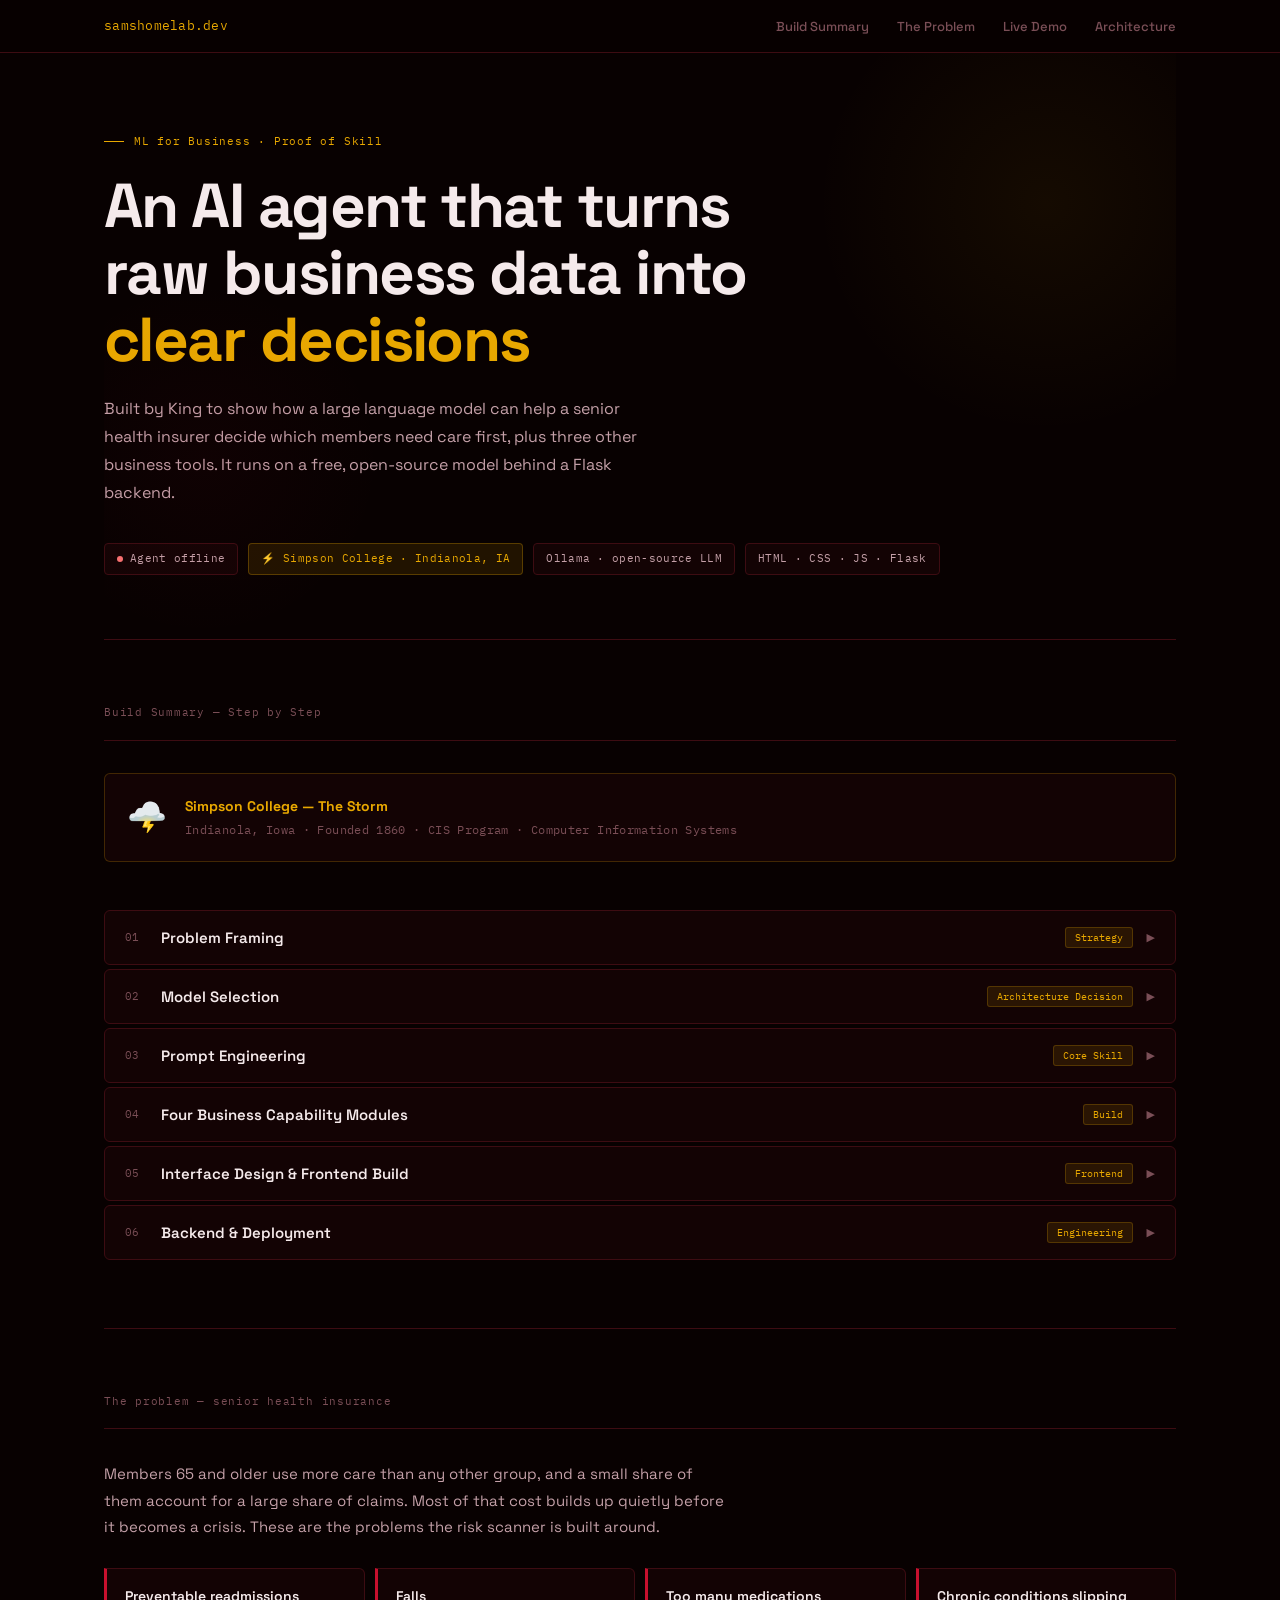
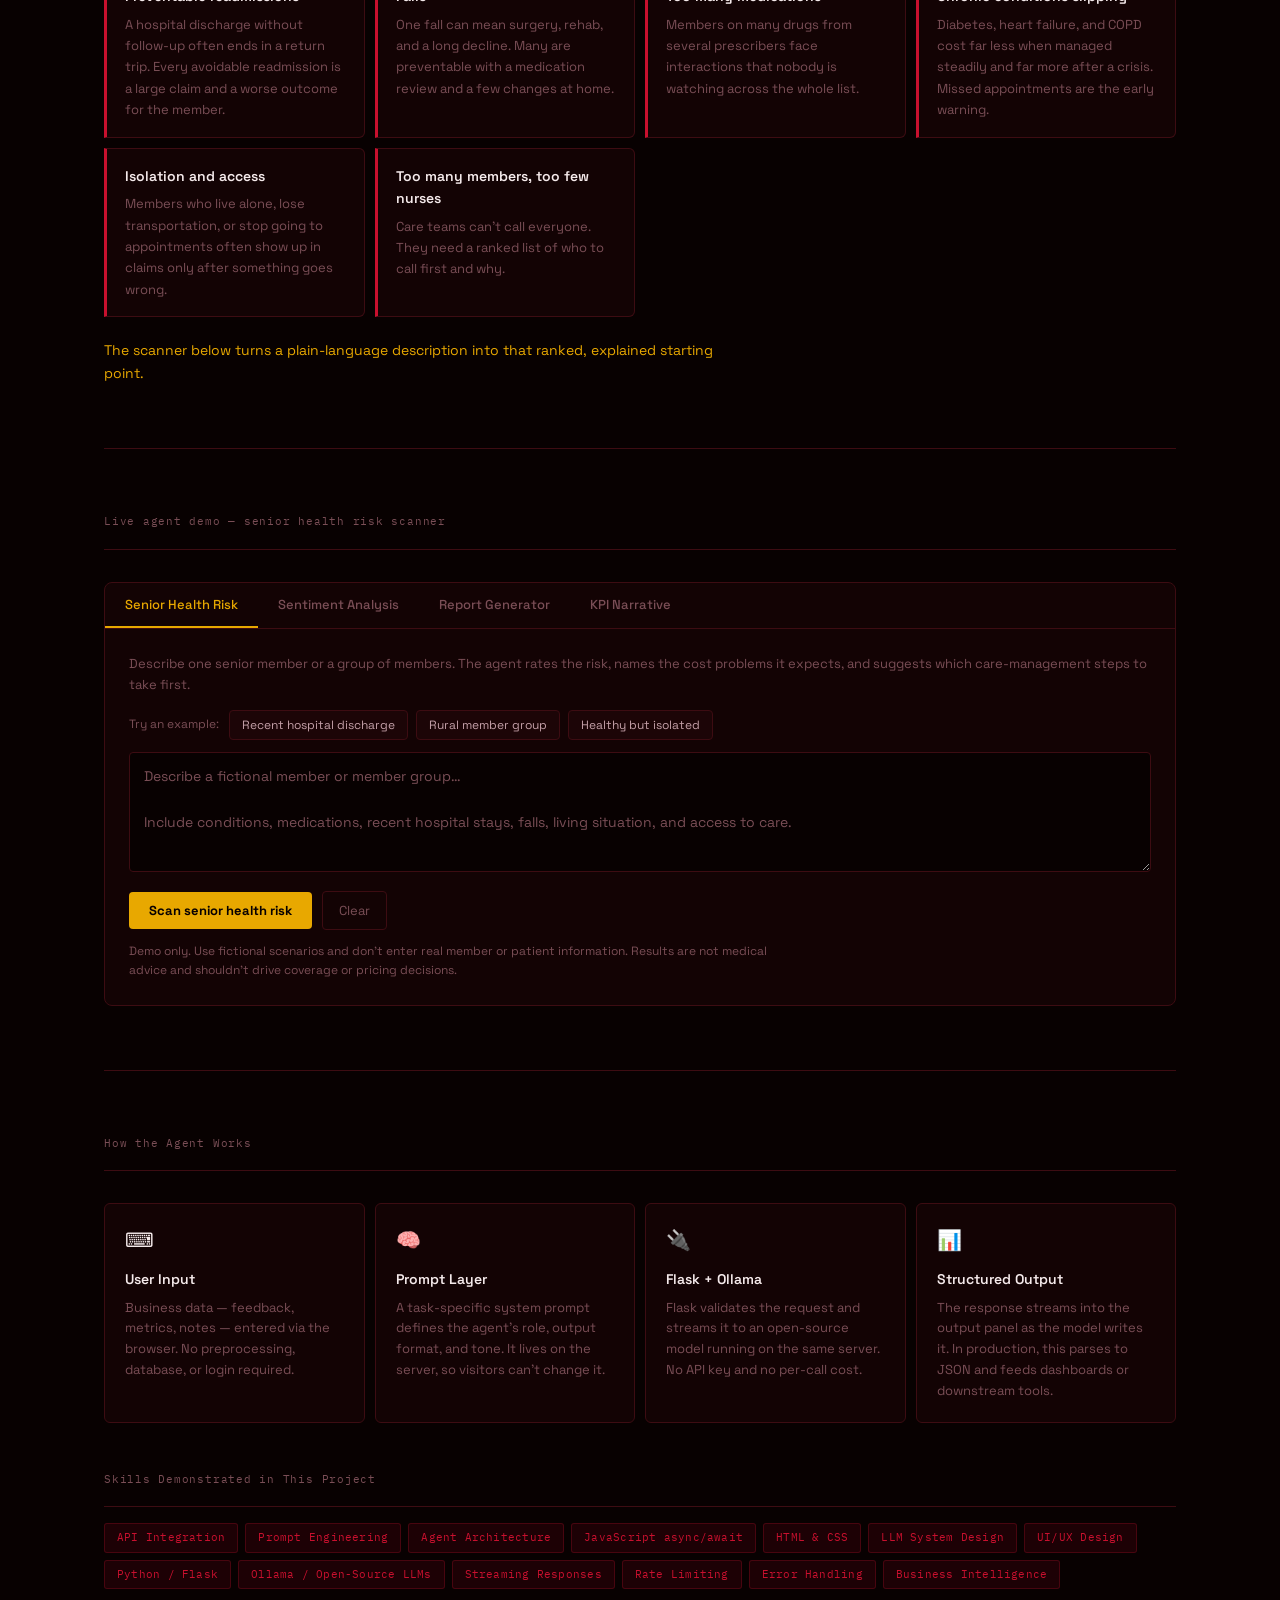
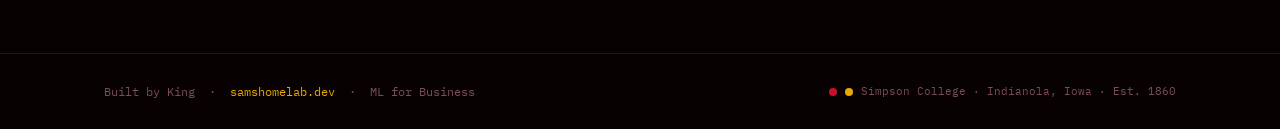
==== index.html @ d7ddb5d7 "version 3 updated the backend to allow for people" ====
<!DOCTYPE html>
<html lang="en">
<head>
  <meta charset="UTF-8">
  <meta name="viewport" content="width=device-width, initial-scale=1, viewport-fit=cover">
  <title>ML for Business — samshomelab.dev</title>
  <link rel="preconnect" href="https://fonts.googleapis.com">
  <link rel="preconnect" href="https://fonts.gstatic.com" crossorigin>
  <link href="https://fonts.googleapis.com/css2?family=Space+Grotesk:wght@300;400;500;600;700&family=IBM+Plex+Mono:ital,wght@0,400;0,500;1,400&display=swap" rel="stylesheet">
  <style>
    /* ── Simpson College: Red #C8102E · Gold #E8A800 ── */
    :root {
      --bg:       #080101;
      --s1:       #130304;
      --s2:       #1C0507;
      --s3:       #25080B;
      --border:   #3D0C12;
      --border2:  #5E1720;
      --gold:     #E8A800;
      --gold-d:   rgba(232,168,0,0.11);
      --red:      #C8102E;
      --red-d:    rgba(200,16,46,0.11);
      --green:    #34D399;
      --amber:    #FBBF24;
      --err:      #F87171;
      --t1:       #F5EAEB;
      --t2:       #C4A0A8;
      --t3:       #7A4E56;
      --font-d:   'Space Grotesk', system-ui, sans-serif;
      --font-m:   'IBM Plex Mono', 'Courier New', monospace;
    }

    *, *::before, *::after { box-sizing: border-box; margin: 0; padding: 0; }

    html {
      scroll-behavior: smooth;
      scroll-padding-top: env(safe-area-inset-top, 0px);
    }

    body {
      background: var(--bg);
      color: var(--t1);
      font-family: var(--font-d);
      line-height: 1.6;
      min-height: 100vh;
      padding-top: env(safe-area-inset-top, 0px);
      padding-bottom: env(safe-area-inset-bottom, 0px);
    }

    /* ─── Nav ─── */
    nav {
      position: sticky;
      top: env(safe-area-inset-top, 0px);
      z-index: 100;
      background: rgba(8,1,1,0.92);
      backdrop-filter: blur(14px);
      border-bottom: 1px solid var(--border);
    }
    .nav-inner {
      max-width: 1120px;
      margin: 0 auto;
      padding: 0 24px;
      height: 52px;
      display: flex;
      align-items: center;
      justify-content: space-between;
    }
    .nav-brand {
      font-family: var(--font-m);
      font-size: 13px;
      color: var(--gold);
      text-decoration: none;
      letter-spacing: 0.02em;
    }
    .nav-links {
      list-style: none;
      display: flex;
      gap: 28px;
    }
    .nav-links a {
      font-size: 13px;
      font-weight: 500;
      color: var(--t3);
      text-decoration: none;
      transition: color 0.18s;
    }
    .nav-links a:hover { color: var(--t1); }

    /* ─── Container ─── */
    .wrap { max-width: 1120px; margin: 0 auto; padding: 0 24px; }

    /* ─── Hero ─── */
    .hero {
      padding: 80px 0 64px;
      position: relative;
      overflow: hidden;
    }
    .hero::after {
      content: '';
      position: absolute;
      top: -100px;
      right: -120px;
      width: 500px;
      height: 500px;
      background: radial-gradient(circle, rgba(232,168,0,0.06) 0%, transparent 65%);
      pointer-events: none;
    }
    .hero::before {
      content: '';
      position: absolute;
      bottom: 0;
      left: -80px;
      width: 360px;
      height: 360px;
      background: radial-gradient(circle, rgba(200,16,46,0.04) 0%, transparent 70%);
      pointer-events: none;
    }
    .eyebrow {
      display: flex;
      align-items: center;
      gap: 10px;
      font-family: var(--font-m);
      font-size: 11px;
      color: var(--gold);
      letter-spacing: 0.07em;
      margin-bottom: 22px;
    }
    .eyebrow::before {
      content: '';
      display: block;
      width: 20px;
      height: 1px;
      background: var(--gold);
    }
    h1 {
      font-size: clamp(34px, 6vw, 62px);
      font-weight: 700;
      letter-spacing: -0.025em;
      line-height: 1.08;
      max-width: 820px;
      margin-bottom: 22px;
    }
    h1 em {
      font-style: normal;
      color: var(--gold);
    }
    .hero-sub {
      font-size: 16px;
      color: var(--t2);
      max-width: 540px;
      line-height: 1.75;
      margin-bottom: 36px;
      font-weight: 400;
    }
    .chips {
      display: flex;
      gap: 10px;
      flex-wrap: wrap;
    }
    .chip {
      display: inline-flex;
      align-items: center;
      gap: 7px;
      font-family: var(--font-m);
      font-size: 11px;
      color: var(--t2);
      background: var(--s1);
      border: 1px solid var(--border);
      padding: 6px 12px;
      border-radius: 4px;
      letter-spacing: 0.03em;
    }
    .chip-school {
      color: var(--gold);
      border-color: rgba(232,168,0,0.28);
      background: var(--gold-d);
    }
    .dot {
      width: 6px;
      height: 6px;
      border-radius: 50%;
      background: var(--green);
      animation: blink 2.4s ease-in-out infinite;
    }
    @keyframes blink {
      0%,100% { opacity: 1; }
      50%      { opacity: 0.3; }
    }

    /* ─── Section Rule ─── */
    .rule { border: none; border-top: 1px solid var(--border); }

    /* ─── Section shell ─── */
    .section { padding: 64px 0; }
    .section-label {
      font-family: var(--font-m);
      font-size: 11px;
      color: var(--t3);
      letter-spacing: 0.07em;
      padding-bottom: 18px;
      border-bottom: 1px solid var(--border);
      margin-bottom: 32px;
    }

    /* ─── Steps accordion ─── */
    .step {
      border: 1px solid var(--border);
      border-radius: 6px;
      margin-bottom: 4px;
      overflow: hidden;
      transition: border-color 0.18s;
      background: var(--s1);
    }
    .step:hover { border-color: var(--border2); }
    .step.open  { border-color: var(--border2); }

    .step-hd {
      width: 100%;
      display: flex;
      align-items: center;
      gap: 14px;
      padding: 16px 20px;
      background: none;
      border: none;
      cursor: pointer;
      text-align: left;
      color: var(--t1);
      font-family: var(--font-d);
    }
    .step-num {
      font-family: var(--font-m);
      font-size: 11px;
      color: var(--t3);
      min-width: 22px;
    }
    .step-name { flex: 1; font-size: 15px; font-weight: 600; }
    .step-badge {
      font-family: var(--font-m);
      font-size: 10px;
      padding: 3px 9px;
      border-radius: 3px;
      background: var(--gold-d);
      color: var(--gold);
      border: 1px solid rgba(232,168,0,0.22);
      white-space: nowrap;
    }
    .step-arr {
      font-size: 11px;
      color: var(--t3);
      transition: transform 0.18s;
    }
    .step.open .step-arr { transform: rotate(90deg); }

    .step-bd {
      display: none;
      padding: 4px 20px 20px;
      border-top: 1px solid var(--border);
    }
    .step.open .step-bd { display: block; }
    .step-bd p {
      font-size: 14px;
      color: var(--t2);
      line-height: 1.75;
      margin-top: 14px;
    }
    .step-bd p + p { margin-top: 10px; }

    pre.cb {
      margin-top: 14px;
      background: var(--bg);
      border: 1px solid var(--border);
      border-radius: 4px;
      padding: 14px 16px;
      font-family: var(--font-m);
      font-size: 12px;
      color: var(--t2);
      line-height: 1.65;
      overflow-x: auto;
      white-space: pre;
    }
    pre.cb .kw  { color: var(--gold); }
    pre.cb .str { color: #86efac; }
    pre.cb .cm  { color: var(--t3); }

    /* ─── Demo panel ─── */
    .panel {
      background: var(--s1);
      border: 1px solid var(--border);
      border-radius: 8px;
      overflow: hidden;
    }
    .tabs {
      display: flex;
      border-bottom: 1px solid var(--border);
      overflow-x: auto;
    }
    .tab-btn {
      padding: 13px 20px;
      font-size: 13px;
      font-weight: 500;
      color: var(--t3);
      background: none;
      border: none;
      border-bottom: 2px solid transparent;
      cursor: pointer;
      white-space: nowrap;
      font-family: var(--font-d);
      transition: color 0.15s, border-color 0.15s;
    }
    .tab-btn:hover { color: var(--t2); }
    .tab-btn.on {
      color: var(--gold);
      border-bottom-color: var(--gold);
    }

    .tab-pane { display: none; padding: 24px; }
    .tab-pane.on { display: block; }

    .pane-desc {
      font-size: 13px;
      color: var(--t3);
      line-height: 1.65;
      margin-bottom: 14px;
    }

    textarea.inp {
      width: 100%;
      min-height: 120px;
      background: var(--bg);
      border: 1px solid var(--border);
      border-radius: 4px;
      color: var(--t1);
      font-family: var(--font-d);
      font-size: 14px;
      padding: 12px 14px;
      resize: vertical;
      line-height: 1.65;
      transition: border-color 0.18s;
    }
    textarea.inp:focus { outline: none; border-color: var(--gold); }
    textarea.inp::placeholder { color: var(--t3); }

    .pane-row {
      display: flex;
      align-items: center;
      gap: 10px;
      margin-top: 12px;
      flex-wrap: wrap;
    }
    .btn-run {
      background: var(--gold);
      color: #080101;
      border: none;
      padding: 10px 20px;
      border-radius: 4px;
      font-family: var(--font-d);
      font-size: 13px;
      font-weight: 700;
      cursor: pointer;
      transition: opacity 0.15s;
      white-space: nowrap;
    }
    .btn-run:hover:not(:disabled) { opacity: 0.82; }
    .btn-run:disabled { opacity: 0.38; cursor: not-allowed; }

    .btn-clr {
      background: transparent;
      color: var(--t3);
      border: 1px solid var(--border);
      padding: 10px 16px;
      border-radius: 4px;
      font-family: var(--font-d);
      font-size: 13px;
      cursor: pointer;
      transition: color 0.15s, border-color 0.15s;
    }
    .btn-clr:hover { color: var(--t1); border-color: var(--border2); }

    .pane-status {
      font-family: var(--font-m);
      font-size: 11px;
      color: var(--t3);
      margin-left: auto;
    }

    .out-box {
      display: none;
      margin-top: 18px;
      background: var(--bg);
      border: 1px solid var(--border);
      border-radius: 4px;
      overflow: hidden;
    }
    .out-box.show { display: block; }
    .out-hd {
      display: flex;
      align-items: center;
      justify-content: space-between;
      padding: 10px 14px;
      border-bottom: 1px solid var(--border);
    }
    .out-label {
      font-family: var(--font-m);
      font-size: 11px;
      color: var(--gold);
      letter-spacing: 0.04em;
    }
    .out-time {
      font-family: var(--font-m);
      font-size: 10px;
      color: var(--t3);
    }
    .out-body {
      padding: 14px;
      font-size: 14px;
      color: var(--t2);
      line-height: 1.75;
      white-space: pre-wrap;
      min-height: 60px;
    }
    .out-body strong { color: var(--t1); font-weight: 600; }

    .spin {
      display: inline-flex;
      gap: 4px;
      align-items: center;
    }
    .spin span {
      width: 5px;
      height: 5px;
      border-radius: 50%;
      background: var(--gold);
      animation: bounce 1.3s ease-in-out infinite;
    }
    .spin span:nth-child(2) { animation-delay: 0.22s; }
    .spin span:nth-child(3) { animation-delay: 0.44s; }
    @keyframes bounce {
      0%,80%,100% { transform: scale(0.6); opacity: 0.35; }
      40%          { transform: scale(1);   opacity: 1; }
    }

    .out-err { color: var(--err); font-family: var(--font-m); font-size: 12px; }

    /* ─── Pain points ─── */
    .pain-intro {
      font-size: 15px;
      color: var(--t2);
      max-width: 620px;
      line-height: 1.75;
      margin-bottom: 28px;
    }
    .pain-grid {
      display: grid;
      grid-template-columns: repeat(auto-fit, minmax(250px, 1fr));
      gap: 10px;
    }
    .pain {
      background: var(--s1);
      border: 1px solid var(--border);
      border-left: 3px solid var(--red);
      border-radius: 0 6px 6px 0;
      padding: 16px 18px;
    }
    .pain h3 { font-size: 14px; font-weight: 600; margin-bottom: 6px; }
    .pain p  { font-size: 13px; color: var(--t3); line-height: 1.65; }
    .pain-bridge {
      margin-top: 22px;
      font-size: 14px;
      color: var(--gold);
      max-width: 620px;
    }

    /* ─── Example chips, notes, risk badge, agent status ─── */
    .examples { display: flex; flex-wrap: wrap; align-items: center; gap: 8px; margin-bottom: 12px; }
    .examples-label { font-size: 12px; color: var(--t3); margin-right: 2px; }
    .ex-btn {
      background: var(--s2);
      color: var(--t2);
      border: 1px solid var(--border);
      border-radius: 4px;
      padding: 6px 12px;
      font-family: var(--font-d);
      font-size: 12px;
      cursor: pointer;
      transition: color 0.15s, border-color 0.15s;
    }
    .ex-btn:hover { color: var(--t1); border-color: var(--gold); }

    .demo-note { margin-top: 12px; font-size: 12px; color: var(--t3); line-height: 1.6; max-width: 640px; }

    .tier {
      display: none;
      align-items: center;
      font-family: var(--font-m);
      font-size: 11px;
      padding: 3px 10px;
      border-radius: 3px;
      border: 1px solid;
    }
    .tier.show { display: inline-flex; }
    .tier-Low      { color: var(--green); border-color: rgba(52,211,153,0.4);  background: rgba(52,211,153,0.08); }
    .tier-Moderate { color: var(--amber); border-color: rgba(251,191,36,0.4);  background: rgba(251,191,36,0.08); }
    .tier-High     { color: #FB923C;      border-color: rgba(251,146,60,0.45); background: rgba(251,146,60,0.09); }
    .tier-Critical { color: var(--err);   border-color: rgba(248,113,113,0.5); background: rgba(248,113,113,0.1); }

    .chip.wait .dot { background: var(--amber); }
    .chip.off  .dot { background: var(--err); animation: none; }

    button:focus-visible, textarea:focus-visible, a:focus-visible {
      outline: 2px solid var(--gold);
      outline-offset: 2px;
    }

    /* ─── Architecture cards ─── */
    .arch-grid {
      display: grid;
      grid-template-columns: repeat(auto-fit, minmax(210px, 1fr));
      gap: 10px;
    }
    .arch-card {
      background: var(--s1);
      border: 1px solid var(--border);
      border-radius: 6px;
      padding: 20px;
    }
    .arch-icon { font-size: 20px; margin-bottom: 12px; display: block; }
    .arch-card h3 { font-size: 14px; font-weight: 600; margin-bottom: 7px; }
    .arch-card p  { font-size: 13px; color: var(--t3); line-height: 1.6; }

    /* ─── School banner ─── */
    .school-banner {
      background: var(--s1);
      border: 1px solid rgba(232,168,0,0.22);
      border-radius: 6px;
      padding: 18px 22px;
      display: flex;
      align-items: center;
      gap: 18px;
      margin-bottom: 48px;
    }
    .school-crest {
      font-size: 32px;
      flex-shrink: 0;
    }
    .school-info h3 {
      font-size: 14px;
      font-weight: 700;
      color: var(--gold);
      margin-bottom: 3px;
    }
    .school-info p {
      font-size: 12px;
      color: var(--t3);
      font-family: var(--font-m);
      letter-spacing: 0.03em;
    }

    /* ─── Skill badges ─── */
    .badge-wrap { display: flex; flex-wrap: wrap; gap: 7px; margin-top: 4px; }
    .badge {
      font-family: var(--font-m);
      font-size: 11px;
      color: var(--red);
      background: var(--red-d);
      border: 1px solid rgba(200,16,46,0.25);
      padding: 5px 12px;
      border-radius: 3px;
      letter-spacing: 0.02em;
    }

    /* ─── Footer ─── */
    footer {
      border-top: 1px solid var(--border);
      padding: 28px 0;
    }
    .footer-inner {
      max-width: 1120px;
      margin: 0 auto;
      padding: 0 24px;
      display: flex;
      align-items: center;
      justify-content: space-between;
      flex-wrap: wrap;
      gap: 12px;
    }
    footer p {
      font-family: var(--font-m);
      font-size: 12px;
      color: var(--t3);
    }
    footer a { color: var(--gold); text-decoration: none; }
    .footer-sc {
      font-family: var(--font-m);
      font-size: 11px;
      color: var(--t3);
      display: flex;
      align-items: center;
      gap: 8px;
    }
    .sc-dot {
      width: 8px;
      height: 8px;
      border-radius: 50%;
      background: var(--red);
      display: inline-block;
    }
    .sc-dot-gold {
      width: 8px;
      height: 8px;
      border-radius: 50%;
      background: var(--gold);
      display: inline-block;
    }

    /* ─── Responsive ─── */
    @media (max-width: 640px) {
      .hero { padding: 52px 0 44px; }
      .section { padding: 48px 0; }
      .nav-links { display: none; }
      h1 { letter-spacing: -0.018em; }
      .school-banner { flex-direction: column; align-items: flex-start; gap: 10px; }
    }
    @media (prefers-reduced-motion: reduce) {
      *, *::before, *::after {
        animation-duration: 0.01ms !important;
        transition-duration: 0.01ms !important;
      }
    }
  </style>
</head>
<body>

<!-- ═══ Nav ═══ -->
<nav>
  <div class="nav-inner">
    <a class="nav-brand" href="https://samshomelab.dev">samshomelab.dev</a>
    <ul class="nav-links">
      <li><a href="#summary">Build Summary</a></li>
      <li><a href="#pain">The Problem</a></li>
      <li><a href="#demo">Live Demo</a></li>
      <li><a href="#arch">Architecture</a></li>
    </ul>
  </div>
</nav>

<div class="wrap">

  <!-- ═══ Hero ═══ -->
  <header class="hero">
    <div class="eyebrow">ML for Business · Proof of Skill</div>
    <h1>An AI agent that turns<br>raw business data into<br><em>clear decisions</em></h1>
    <p class="hero-sub">Built by King to show how a large language model can help a senior health insurer decide which members need care first, plus three other business tools. It runs on a free, open-source model behind a Flask backend.</p>
    <div class="chips">
      <div class="chip wait" id="agent-chip"><span class="dot"></span><span id="agent-chip-text">Checking agent…</span></div>
      <div class="chip chip-school">⚡ Simpson College · Indianola, IA</div>
      <div class="chip">Ollama · open-source LLM</div>
      <div class="chip">HTML · CSS · JS · Flask</div>
    </div>
  </header>

  <hr class="rule">

  <!-- ═══ Build Summary ═══ -->
  <section class="section" id="summary">
    <div class="section-label">Build Summary — Step by Step</div>

    <!-- Simpson College Context Banner -->
    <div class="school-banner">
      <div class="school-crest">🌩️</div>
      <div class="school-info">
        <h3>Simpson College — The Storm</h3>
        <p>Indianola, Iowa · Founded 1860 · CIS Program · Computer Information Systems</p>
      </div>
    </div>

    <div class="step">
      <button class="step-hd" onclick="tog(this)">
        <span class="step-num">01</span>
        <span class="step-name">Problem Framing</span>
        <span class="step-badge">Strategy</span>
        <span class="step-arr">▶</span>
      </button>
      <div class="step-bd">
        <p>Businesses generate enormous volumes of unstructured data — customer reviews, meeting notes, KPI sheets, market reports. Traditional ML requires labeled datasets, compute infrastructure, and training time. The insight driving this project: a pre-trained large language model handles language understanding out of the box. The engineering work becomes task definition and prompt architecture, not model training.</p>
        <p>This project demonstrates four core business ML capabilities that would otherwise require four separate models, four data pipelines, and months of labeled training data.</p>
      </div>
    </div>

    <div class="step">
      <button class="step-hd" onclick="tog(this)">
        <span class="step-num">02</span>
        <span class="step-name">Model Selection</span>
        <span class="step-badge">Architecture Decision</span>
        <span class="step-arr">▶</span>
      </button>
      <div class="step-bd">
        <p>Selected an open-source model served by Ollama (Llama 3.2 by default) instead of a paid API. Three reasons: it costs nothing per request, anyone can run it on their own hardware, and sensitive inputs never leave the server. The trade-off is that smaller models follow instructions less reliably than frontier models, so the prompts are short, explicit, and structured, and the model can be swapped with one environment variable.</p>
        <pre class="cb"><span class="cm"># Core model call: Flask streams Ollama's response to the browser</span>
requests.post(<span class="str">"http://localhost:11434/api/chat"</span>, stream=<span class="kw">True</span>, json={
    <span class="str">"model"</span>:    OLLAMA_MODEL,        <span class="cm"># e.g. "llama3.2:3b"</span>
    <span class="str">"stream"</span>:   <span class="kw">True</span>,
    <span class="str">"messages"</span>: [
        {<span class="str">"role"</span>: <span class="str">"system"</span>, <span class="str">"content"</span>: PROMPTS[module]},  <span class="cm"># role + output format</span>
        {<span class="str">"role"</span>: <span class="str">"user"</span>,   <span class="str">"content"</span>: user_input},
    ],
    <span class="str">"options"</span>:  {<span class="str">"temperature"</span>: 0.3, <span class="str">"num_predict"</span>: 800},
})</pre>
      </div>
    </div>

    <div class="step">
      <button class="step-hd" onclick="tog(this)">
        <span class="step-num">03</span>
        <span class="step-name">Prompt Engineering</span>
        <span class="step-badge">Core Skill</span>
        <span class="step-arr">▶</span>
      </button>
      <div class="step-bd">
        <p>Each business capability is powered by a dedicated system prompt. This is the real engineering work in an LLM-based system: scoping the agent's role, defining input expectations, and specifying the output structure. A well-engineered prompt produces consistent, structured outputs without any model training or labeled data.</p>
        <pre class="cb"><span class="cm"># Senior health risk scanner — system prompt architecture</span>
<span class="str">"You are a senior-health risk analyst for a health insurer
covering members aged 65 and older.

RISK TIER: [Low / Moderate / High / Critical] - why.
TOP RISK DRIVERS: 4 drivers, each with likelihood and impact.
COST AND CLAIMS PAIN POINTS: where avoidable cost is likely.
CARE MANAGEMENT OPPORTUNITIES: 3 interventions and their benefit.
COMPLIANCE NOTE: supports outreach, not coverage or pricing.
NEXT STEPS: 3 actions for the care team this week.

Use only facts from the input. If not stated, say so."</span></pre>
      </div>
    </div>

    <div class="step">
      <button class="step-hd" onclick="tog(this)">
        <span class="step-num">04</span>
        <span class="step-name">Four Business Capability Modules</span>
        <span class="step-badge">Build</span>
        <span class="step-arr">▶</span>
      </button>
      <div class="step-bd">
        <p>Built four independent modules targeting the most common business ML use cases. Each module has its own system prompt, example inputs, and interface panel. They share one API integration layer — demonstrating that a single well-architected LLM integration can power multiple specialized business functions.</p>
        <p><strong>Sentiment Analysis</strong> — customer feedback → scored sentiment, themes, action items<br>
        <strong>Report Generator</strong> — raw data/notes → structured executive summary<br>
        <strong>Senior Health Risk Scanner</strong> — member profile or member group → risk tier, cost pain points, care-management moves (the featured demo)<br>
        <strong>KPI Narrative</strong> — raw metrics → plain-English story for stakeholders</p>
      </div>
    </div>

    <div class="step">
      <button class="step-hd" onclick="tog(this)">
        <span class="step-num">05</span>
        <span class="step-name">Interface Design &amp; Frontend Build</span>
        <span class="step-badge">Frontend</span>
        <span class="step-arr">▶</span>
      </button>
      <div class="step-bd">
        <p>Built zero-dependency — HTML, CSS, vanilla JavaScript. Tabbed navigation, streamed model responses with loading states, live error handling, and full mobile responsiveness. No framework needed at this scope. Styled in Simpson College's official Red and Gold to make it feel like a project that belongs here — the color palette reflects my school and my home.</p>
        <p>State is managed in plain JS. Each capability runs independently, preserving inputs and outputs across tab switches.</p>
      </div>
    </div>

    <div class="step">
      <button class="step-hd" onclick="tog(this)">
        <span class="step-num">06</span>
        <span class="step-name">Backend &amp; Deployment</span>
        <span class="step-badge">Engineering</span>
        <span class="step-arr">▶</span>
      </button>
      <div class="step-bd">
        <p>The browser never talks to the model directly. It posts a module name and some text to Flask, which holds the prompts, validates the request, rate-limits each visitor, caps how many generations run at once, and streams the answer back from Ollama running on localhost. That keeps the model port private and the demo free for anyone to use.</p>
        <p>Next steps for a real deployment: authentication, response caching, an audit log, and connecting the agent to claims and enrollment data instead of pasted text.</p>
        <pre class="cb"><span class="cm"># Flask route: the only thing the browser can reach</span>
<span class="kw">@app</span>.post(<span class="str">"/api/analyze"</span>)
<span class="kw">def</span> analyze():
    body = request.get_json(silent=<span class="kw">True</span>) <span class="kw">or</span> {}
    <span class="kw">if</span> body.get(<span class="str">"module"</span>) <span class="kw">not in</span> PROMPTS:       <span class="cm"># known modules only</span>
        <span class="kw">return</span> jsonify(error=<span class="str">"Unknown module."</span>), 400
    <span class="kw">if</span> rate_limited(request.remote_addr):        <span class="cm"># 6 requests per IP per minute</span>
        <span class="kw">return</span> jsonify(error=<span class="str">"Too many requests."</span>), 429
    <span class="kw">if not</span> _slots.acquire(blocking=<span class="kw">False</span>):      <span class="cm"># cap simultaneous runs</span>
        <span class="kw">return</span> jsonify(error=<span class="str">"Agent is busy."</span>), 503
    <span class="kw">return</span> Response(stream_with_context(stream_from_ollama(...)),
                    mimetype=<span class="str">"text/plain"</span>)</pre>
      </div>
    </div>

  </section>

  <hr class="rule">

  <!-- ═══ The Problem ═══ -->
  <section class="section" id="pain">
    <div class="section-label">The problem — senior health insurance</div>
    <p class="pain-intro">Members 65 and older use more care than any other group, and a small share of them account for a large share of claims. Most of that cost builds up quietly before it becomes a crisis. These are the problems the risk scanner is built around.</p>
    <div class="pain-grid">
      <div class="pain">
        <h3>Preventable readmissions</h3>
        <p>A hospital discharge without follow-up often ends in a return trip. Every avoidable readmission is a large claim and a worse outcome for the member.</p>
      </div>
      <div class="pain">
        <h3>Falls</h3>
        <p>One fall can mean surgery, rehab, and a long decline. Many are preventable with a medication review and a few changes at home.</p>
      </div>
      <div class="pain">
        <h3>Too many medications</h3>
        <p>Members on many drugs from several prescribers face interactions that nobody is watching across the whole list.</p>
      </div>
      <div class="pain">
        <h3>Chronic conditions slipping</h3>
        <p>Diabetes, heart failure, and COPD cost far less when managed steadily and far more after a crisis. Missed appointments are the early warning.</p>
      </div>
      <div class="pain">
        <h3>Isolation and access</h3>
        <p>Members who live alone, lose transportation, or stop going to appointments often show up in claims only after something goes wrong.</p>
      </div>
      <div class="pain">
        <h3>Too many members, too few nurses</h3>
        <p>Care teams can't call everyone. They need a ranked list of who to call first and why.</p>
      </div>
    </div>
    <p class="pain-bridge">The scanner below turns a plain-language description into that ranked, explained starting point.</p>
  </section>

  <hr class="rule">

  <!-- ═══ Live Demo ═══ -->
  <section class="section" id="demo">
    <div class="section-label">Live agent demo — senior health risk scanner</div>

    <div class="panel">
      <div class="tabs">
        <button class="tab-btn on"  onclick="tab(this,'risk')">Senior Health Risk</button>
        <button class="tab-btn"     onclick="tab(this,'sentiment')">Sentiment Analysis</button>
        <button class="tab-btn"     onclick="tab(this,'report')">Report Generator</button>
        <button class="tab-btn"     onclick="tab(this,'kpi')">KPI Narrative</button>
      </div>

      <!-- ── Senior Health Risk Scan ── -->
      <div class="tab-pane on" id="tp-risk">
        <p class="pane-desc">Describe one senior member or a group of members. The agent rates the risk, names the cost problems it expects, and suggests which care-management steps to take first.</p>
        <div class="examples">
          <span class="examples-label">Try an example:</span>
          <button class="ex-btn" onclick="useEx('risk',0)">Recent hospital discharge</button>
          <button class="ex-btn" onclick="useEx('risk',1)">Rural member group</button>
          <button class="ex-btn" onclick="useEx('risk',2)">Healthy but isolated</button>
        </div>
        <textarea class="inp" id="in-risk" maxlength="3000" placeholder="Describe a fictional member or member group…

Include conditions, medications, recent hospital stays, falls, living situation, and access to care."></textarea>
        <div class="pane-row">
          <button class="btn-run" onclick="run('risk')">Scan senior health risk</button>
          <button class="btn-clr" onclick="clr('risk')">Clear</button>
          <span class="pane-status" id="st-risk"></span>
        </div>
        <p class="demo-note">Demo only. Use fictional scenarios and don't enter real member or patient information. Results are not medical advice and shouldn't drive coverage or pricing decisions.</p>
        <div class="out-box" id="ob-risk">
          <div class="out-hd">
            <span class="out-label">Senior Health Risk Scan</span>
            <span class="tier" id="tier-risk"></span>
            <span class="out-time" id="ot-risk"></span>
          </div>
          <div class="out-body" id="or-risk" aria-live="polite"></div>
        </div>
      </div>

      <!-- ── Sentiment Analysis ── -->
      <div class="tab-pane" id="tp-sentiment">
        <p class="pane-desc">Paste customer feedback, reviews, or survey responses. The agent identifies overall sentiment, key themes, pain points, and action items for the business team.</p>
        <textarea class="inp" id="in-sentiment" maxlength="3000" placeholder="Paste customer feedback here…

Example: 'The onboarding was smooth and the dashboard is intuitive, but response times from support have been really frustrating. We had an outage last week that took 4 hours to resolve with no communication from the team whatsoever. The product itself is great but we are reconsidering the renewal because of support.'"></textarea>
        <div class="pane-row">
          <button class="btn-run" onclick="run('sentiment')">Analyze Feedback</button>
          <button class="btn-clr" onclick="clr('sentiment')">Clear</button>
          <span class="pane-status" id="st-sentiment"></span>
        </div>
        <div class="out-box" id="ob-sentiment">
          <div class="out-hd">
            <span class="out-label">Sentiment Analysis</span>
            <span class="out-time" id="ot-sentiment"></span>
          </div>
          <div class="out-body" id="or-sentiment" aria-live="polite"></div>
        </div>
      </div>

      <!-- ── Executive Report ── -->
      <div class="tab-pane" id="tp-report">
        <p class="pane-desc">Enter raw data points, bullet notes, or meeting minutes. The agent produces a polished executive business report ready for stakeholder review.</p>
        <textarea class="inp" id="in-report" maxlength="3000" placeholder="Enter raw data or notes…

Example: 'Q3 revenue: $2.1M (+12% YoY). Churn rate increased to 8.2% (up from 6.1%). Top performing region: Southeast (+23%). New enterprise deals: 4 signed, 3 pending. Product NPS: 41. Support tickets up 31% following new feature rollout. Engineering headcount: 12. Hiring freeze in effect.'"></textarea>
        <div class="pane-row">
          <button class="btn-run" onclick="run('report')">Generate Report</button>
          <button class="btn-clr" onclick="clr('report')">Clear</button>
          <span class="pane-status" id="st-report"></span>
        </div>
        <div class="out-box" id="ob-report">
          <div class="out-hd">
            <span class="out-label">Executive Report</span>
            <span class="out-time" id="ot-report"></span>
          </div>
          <div class="out-body" id="or-report" aria-live="polite"></div>
        </div>
      </div>

      <!-- ── KPI Narrative ── -->
      <div class="tab-pane" id="tp-kpi">
        <p class="pane-desc">Paste a list of KPIs and metrics. The agent writes a plain-English narrative explaining what the numbers mean and where leadership should focus.</p>
        <textarea class="inp" id="in-kpi" maxlength="3000" placeholder="Enter your KPIs…

Example: 'DAU: 4,200 (-5% WoW). MAU: 28,000 (+8% MoM). Conversion rate: 3.1% (target: 4%). ARPU: $42. CAC: $180. LTV: $520. LTV:CAC ratio: 2.9. Churn: 2.8%. New feature adoption (dashboard v2): 38%. Support CSAT: 3.2/5.'"></textarea>
        <div class="pane-row">
          <button class="btn-run" onclick="run('kpi')">Narrate Metrics</button>
          <button class="btn-clr" onclick="clr('kpi')">Clear</button>
          <span class="pane-status" id="st-kpi"></span>
        </div>
        <div class="out-box" id="ob-kpi">
          <div class="out-hd">
            <span class="out-label">KPI Narrative</span>
            <span class="out-time" id="ot-kpi"></span>
          </div>
          <div class="out-body" id="or-kpi" aria-live="polite"></div>
        </div>
      </div>
    </div>
  </section>

  <hr class="rule">

  <!-- ═══ Architecture ═══ -->
  <section class="section" id="arch">
    <div class="section-label">How the Agent Works</div>
    <div class="arch-grid">
      <div class="arch-card">
        <span class="arch-icon">⌨️</span>
        <h3>User Input</h3>
        <p>Business data — feedback, metrics, notes — entered via the browser. No preprocessing, database, or login required.</p>
      </div>
      <div class="arch-card">
        <span class="arch-icon">🧠</span>
        <h3>Prompt Layer</h3>
        <p>A task-specific system prompt defines the agent's role, output format, and tone. It lives on the server, so visitors can't change it.</p>
      </div>
      <div class="arch-card">
        <span class="arch-icon">🔌</span>
        <h3>Flask + Ollama</h3>
        <p>Flask validates the request and streams it to an open-source model running on the same server. No API key and no per-call cost.</p>
      </div>
      <div class="arch-card">
        <span class="arch-icon">📊</span>
        <h3>Structured Output</h3>
        <p>The response streams into the output panel as the model writes it. In production, this parses to JSON and feeds dashboards or downstream tools.</p>
      </div>
    </div>

    <div style="margin-top: 48px;">
      <div class="section-label" style="margin-bottom: 16px;">Skills Demonstrated in This Project</div>
      <div class="badge-wrap">
        <span class="badge">API Integration</span>
        <span class="badge">Prompt Engineering</span>
        <span class="badge">Agent Architecture</span>
        <span class="badge">JavaScript async/await</span>
        <span class="badge">HTML &amp; CSS</span>
        <span class="badge">LLM System Design</span>
        <span class="badge">UI/UX Design</span>
        <span class="badge">Python / Flask</span>
        <span class="badge">Ollama / Open-Source LLMs</span>
        <span class="badge">Streaming Responses</span>
        <span class="badge">Rate Limiting</span>
        <span class="badge">Error Handling</span>
        <span class="badge">Business Intelligence</span>
      </div>
    </div>
  </section>

</div><!-- /wrap -->

<footer>
  <div class="footer-inner">
    <p>Built by King &nbsp;·&nbsp; <a href="https://samshomelab.dev">samshomelab.dev</a> &nbsp;·&nbsp; ML for Business</p>
    <div class="footer-sc">
      <span class="sc-dot"></span>
      <span class="sc-dot-gold"></span>
      Simpson College · Indianola, Iowa · Est. 1860
    </div>
  </div>
</footer>

<script>
/* Prompts live on the server (prompts.py). The browser sends only a module name and the user's text. */

const ERR = '\u001eERROR:';   // must match SENTINEL_ERROR in app.py

const EX = {
  risk: [
    `Member (fictional): woman, age 81. Congestive heart failure and type 2 diabetes. Discharged 9 days ago after a 5-day hospital stay for fluid overload. Takes 11 prescriptions from three different prescribers. Fell twice in the last six months. Lives alone in a rural area, about 40 minutes from the nearest cardiologist. Missed her last two primary care appointments.`,
    `Group (fictional): Medicare Advantage members aged 75 and older in two rural Iowa counties, 4,200 people. 30-day readmissions rose from 14% to 19% over the last two quarters. Fall-related ER visits are up 22% year over year. About 31% of members take 8 or more medications. Only 38% completed an annual wellness visit. The care management team has 9 nurses.`,
    `Member (fictional): man, age 68, newly enrolled. No chronic conditions and one blood pressure prescription. Widower, lives alone, no family nearby, stopped driving last month. Has skipped his annual wellness visit twice. Recently reported trouble hearing and occasional dizziness when standing up.`
  ]
};

/* ─── Agent status chip ─── */
async function checkAgent() {
  const chip = document.getElementById('agent-chip');
  const txt  = document.getElementById('agent-chip-text');
  try {
    const res = await fetch('/api/health');
    const d   = await res.json();
    chip.classList.remove('wait');
    chip.classList.toggle('off', !d.ok);
    txt.textContent = d.ok ? 'Agent live' : 'Agent offline';
    chip.title = d.ok ? 'Model: ' + d.model : d.detail;
  } catch (e) {
    chip.classList.remove('wait');
    chip.classList.add('off');
    txt.textContent = 'Agent offline';
    chip.title = 'Cannot reach the server.';
  }
}
checkAgent();
setInterval(checkAgent, 60000);

/* ─── Tab switching ─── */
function tab(btn, id) {
  document.querySelectorAll('.tab-btn').forEach(b => b.classList.remove('on'));
  document.querySelectorAll('.tab-pane').forEach(p => p.classList.remove('on'));
  btn.classList.add('on');
  document.getElementById('tp-' + id).classList.add('on');
}

/* ─── Step accordion ─── */
function tog(btn) {
  const step = btn.closest('.step');
  const wasOpen = step.classList.contains('open');
  document.querySelectorAll('.step.open').forEach(s => s.classList.remove('open'));
  if (!wasOpen) step.classList.add('open');
}

/* ─── Example inputs ─── */
function useEx(cap, i) {
  const ta = document.getElementById('in-' + cap);
  ta.value = EX[cap][i];
  ta.focus();
}

/* ─── Rendering: escape first, then bold section labels ─── */
function esc(s) {
  return s.replace(/&/g, '&amp;').replace(/</g, '&lt;').replace(/>/g, '&gt;');
}
function render(text) {
  return text.split('\n').map(raw => {
    // Small models sometimes add markdown anyway; tidy it.
    const line = raw.replace(/^#{1,6}\s*/, '').replace(/^\s*[*-]\s+/, '• ');
    return esc(line)
      .replace(/\*\*(.+?)\*\*/g, '<strong>$1</strong>')
      .replace(/^([A-Z][A-Z0-9 &;'\/-]{2,48}):/, '<strong>$1:</strong>');
  }).join('\n');
}

/* ─── Risk tier badge ─── */
function setTier(text) {
  const el = document.getElementById('tier-risk');
  const m = text.match(/RISK TIER:\s*\[?\s*(Low|Moderate|Medium|High|Critical)/i);
  if (!m) { el.classList.remove('show'); return; }
  let t = m[1][0].toUpperCase() + m[1].slice(1).toLowerCase();
  if (t === 'Medium') t = 'Moderate';
  el.className = 'tier show tier-' + t;
  el.textContent = t + ' risk';
}

/* ─── Run agent (streams from Flask) ─── */
async function run(cap) {
  const input = document.getElementById('in-' + cap).value.trim();
  if (!input) { setst(cap, 'Enter some text first.'); return; }

  const ob  = document.getElementById('ob-' + cap);
  const or_ = document.getElementById('or-' + cap);
  const ot  = document.getElementById('ot-' + cap);
  const st  = document.getElementById('st-' + cap);
  const btn = document.querySelector(`#tp-${cap} .btn-run`);
  if (btn.disabled) return;

  btn.disabled = true;
  st.textContent = 'Running…';
  ob.classList.add('show');
  or_.innerHTML = '<div class="spin"><span></span><span></span><span></span></div>';
  ot.textContent = '';
  if (cap === 'risk') setTier('');

  const t0 = Date.now();
  let text = '';
  try {
    let res;
    try {
      res = await fetch('/api/analyze', {
        method: 'POST',
        headers: { 'Content-Type': 'application/json' },
        body: JSON.stringify({ module: cap, input })
      });
    } catch (netErr) {
      throw new Error("Can't reach the server. Try again in a moment.");
    }

    if (!res.ok) {
      const e = await res.json().catch(() => ({}));
      throw new Error(e.error || `Server error (${res.status})`);
    }

    const reader = res.body.getReader();
    const dec = new TextDecoder();
    let errMsg = '';
    for (;;) {
      const { done, value } = await reader.read();
      if (done) break;
      text += dec.decode(value, { stream: true });
      const i = text.indexOf(ERR);
      const shown = i >= 0 ? text.slice(0, i) : text;
      if (shown) {
        st.textContent = 'Writing…';
        or_.innerHTML = render(shown);
        if (cap === 'risk') setTier(shown);
      }
    }
    const i = text.indexOf(ERR);
    if (i >= 0) { errMsg = text.slice(i + ERR.length).trim(); text = text.slice(0, i); }

    if (errMsg && !text.trim()) throw new Error(errMsg);
    if (!text.trim()) throw new Error('The model returned nothing. Try again.');

    or_.innerHTML = render(text) + (errMsg ? `\n\n<span class="out-err">${esc(errMsg)}</span>` : '');
    ot.textContent = ((Date.now() - t0) / 1000).toFixed(1) + 's';
    st.textContent = errMsg ? 'Stopped early' : 'Done';
    setTimeout(() => { st.textContent = ''; }, 2500);

  } catch (err) {
    or_.innerHTML = `<span class="out-err">${esc(err.message)}</span>`;
    st.textContent = 'Failed';
    checkAgent();
  } finally {
    btn.disabled = false;
  }
}

/* ─── Clear ─── */
function clr(cap) {
  document.getElementById('in-' + cap).value = '';
  document.getElementById('ob-' + cap).classList.remove('show');
  document.getElementById('st-' + cap).textContent = '';
  if (cap === 'risk') setTier('');
}

function setst(cap, msg) {
  const el = document.getElementById('st-' + cap);
  el.textContent = msg;
  setTimeout(() => { el.textContent = ''; }, 2500);
}

/* ─── Ctrl/Cmd + Enter runs the active agent ─── */
document.querySelectorAll('textarea.inp').forEach(t => {
  t.addEventListener('keydown', e => {
    if ((e.ctrlKey || e.metaKey) && e.key === 'Enter') run(t.id.slice(3));
  });
});
</script>
</body>
</html>
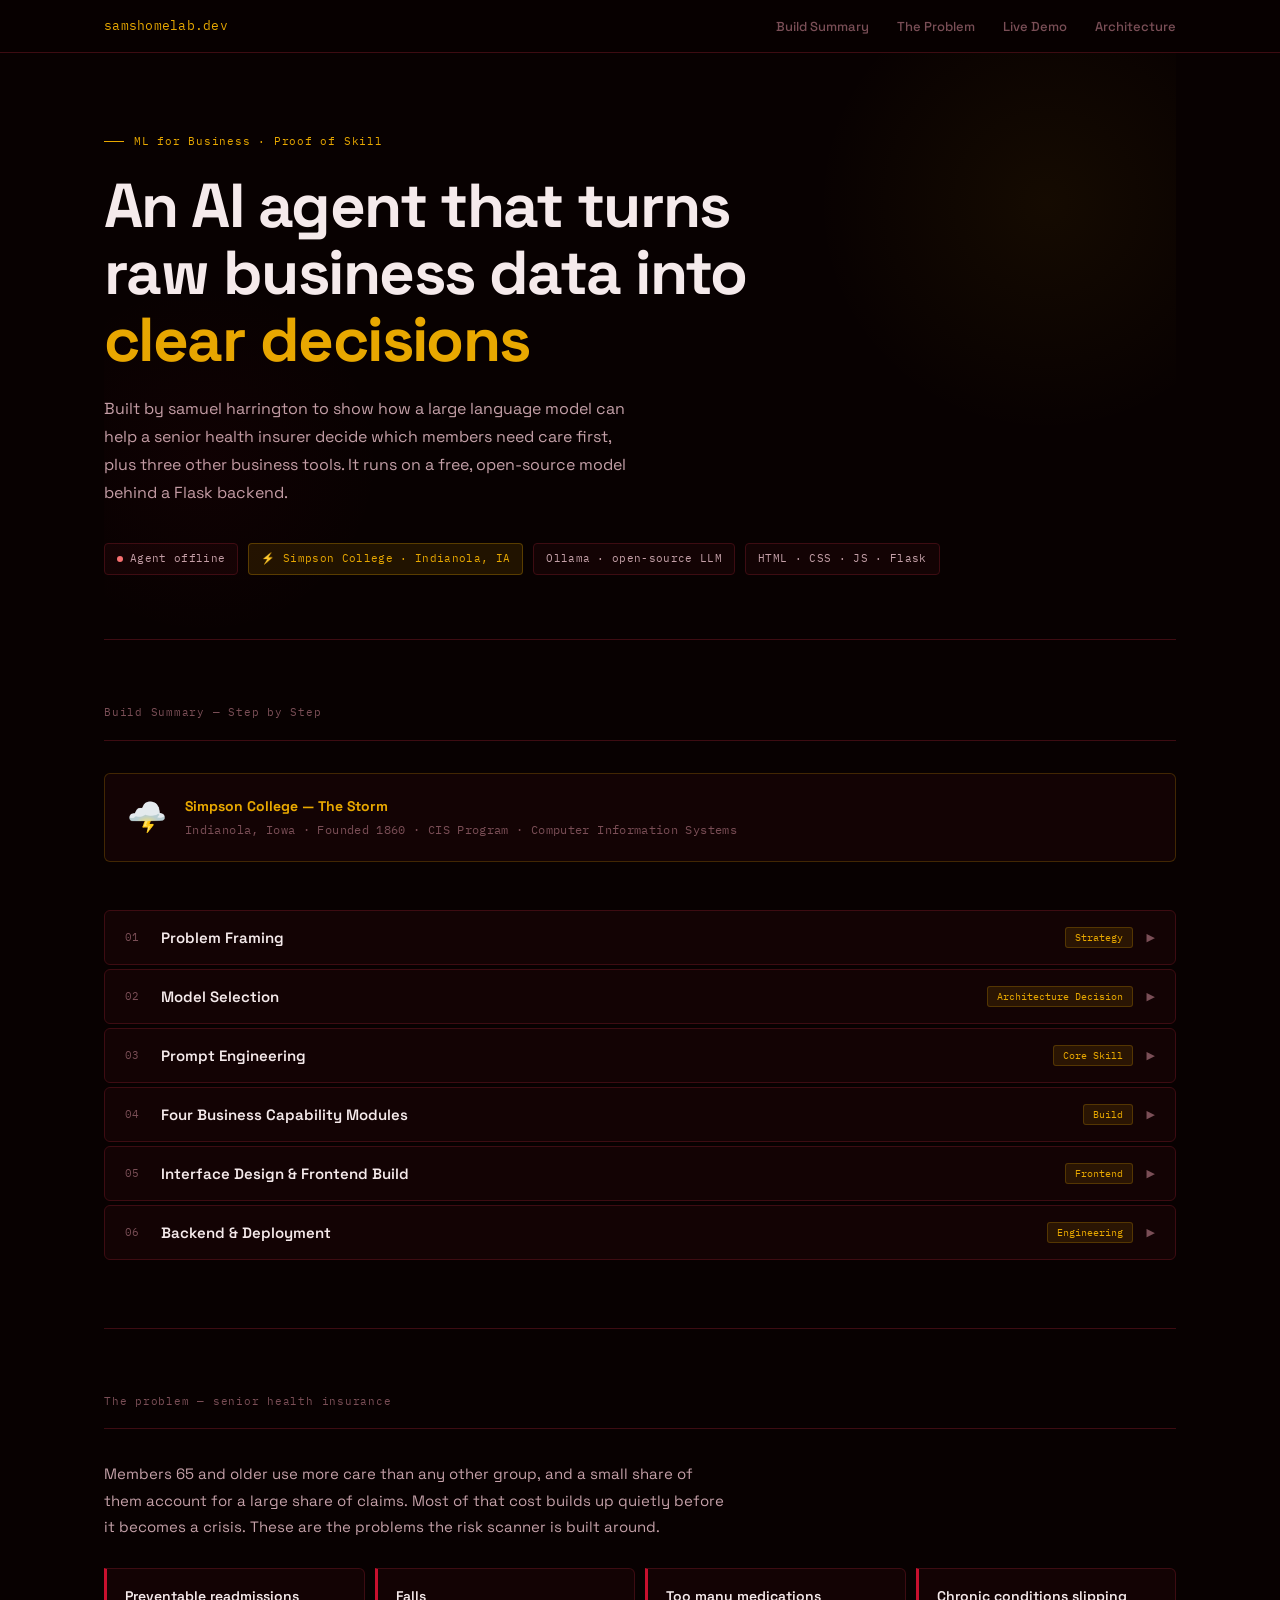
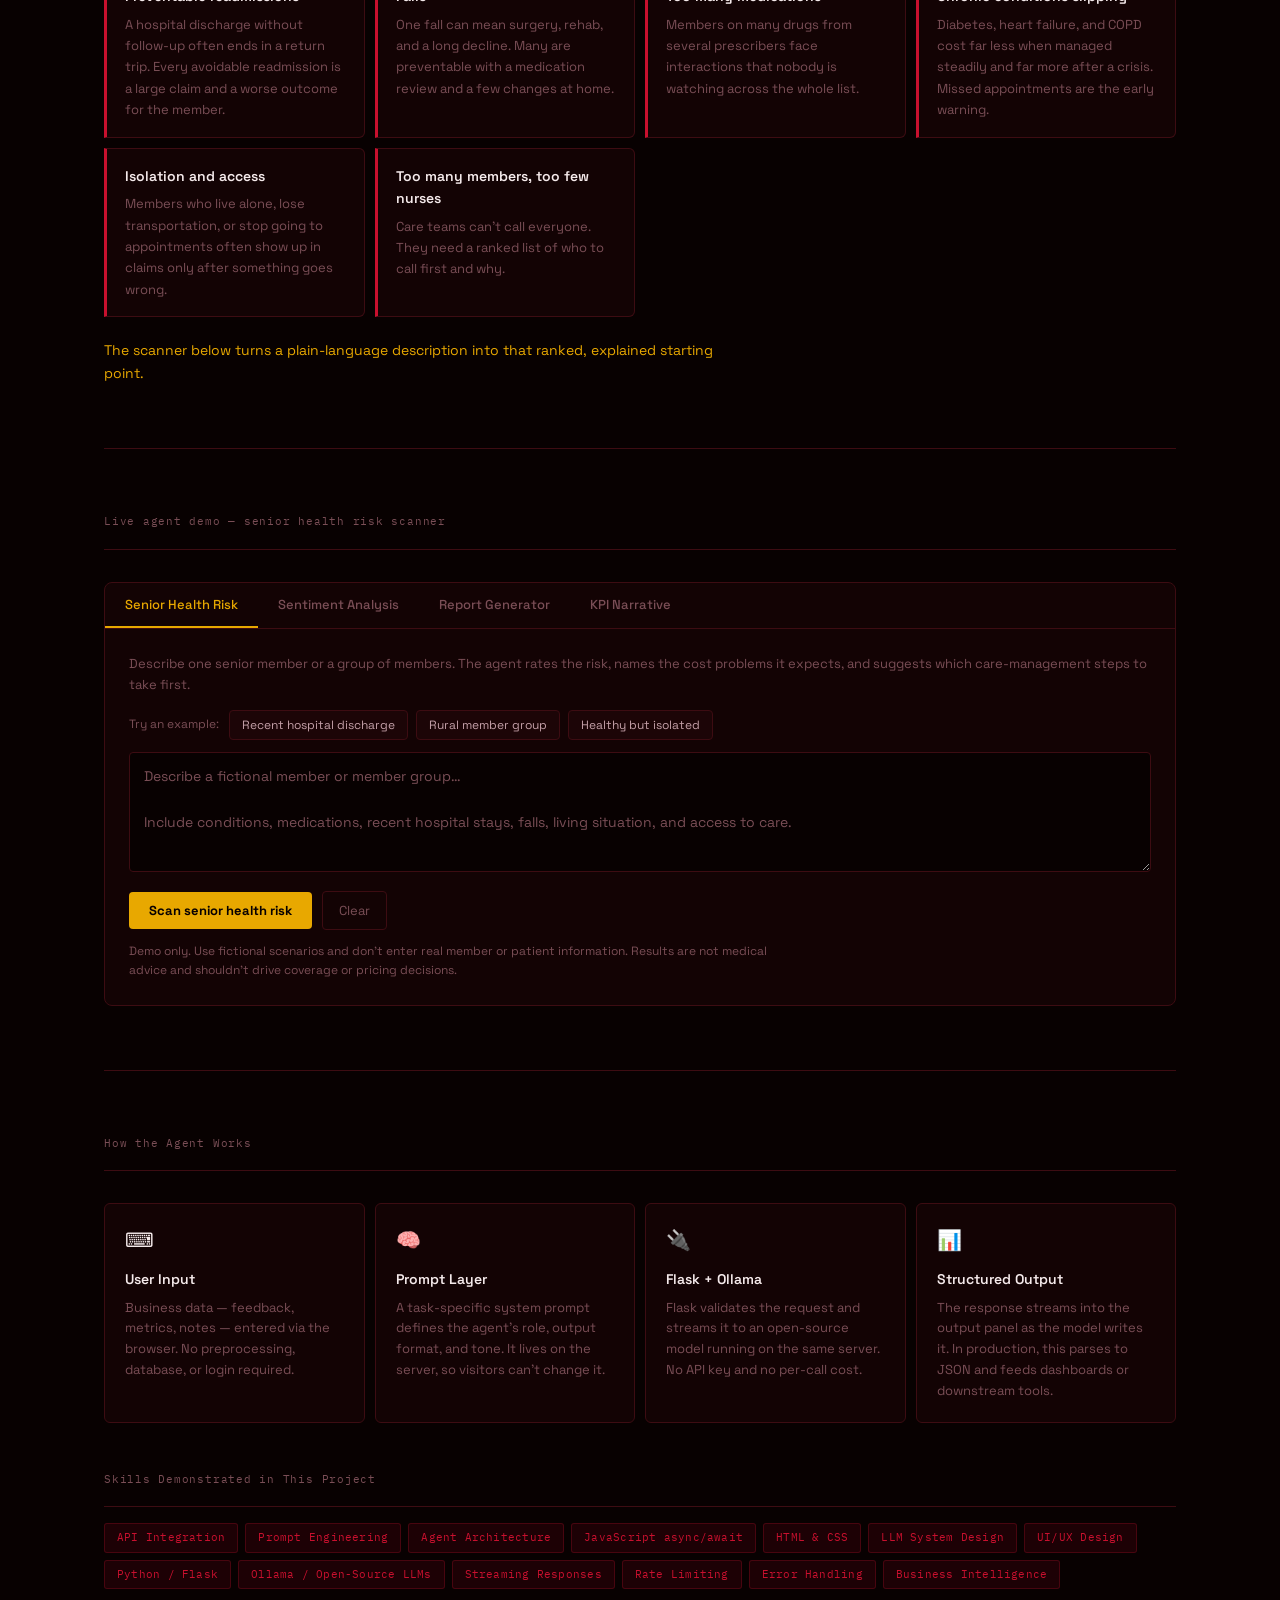
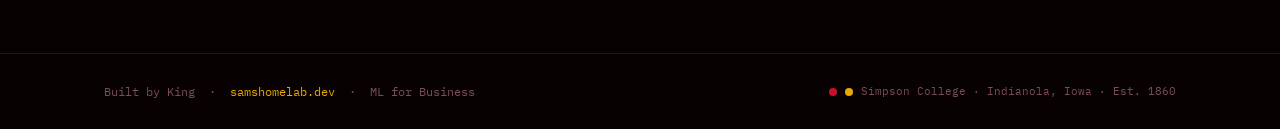
==== commit 22cf4a2c: "current changes: ready for github" ====
--- a/index.html
+++ b/index.html
@@ -649,7 +649,7 @@
   <header class="hero">
     <div class="eyebrow">ML for Business · Proof of Skill</div>
     <h1>An AI agent that turns<br>raw business data into<br><em>clear decisions</em></h1>
-    <p class="hero-sub">Built by King to show how a large language model can help a senior health insurer decide which members need care first, plus three other business tools. It runs on a free, open-source model behind a Flask backend.</p>
+    <p class="hero-sub">Built by  samuel harrington to show how a large language model can help a senior health insurer decide which members need care first, plus three other business tools. It runs on a free, open-source model behind a Flask backend.</p>
     <div class="chips">
       <div class="chip wait" id="agent-chip"><span class="dot"></span><span id="agent-chip-text">Checking agent…</span></div>
       <div class="chip chip-school">⚡ Simpson College · Indianola, IA</div>
@@ -744,7 +744,10 @@
         <p><strong>Sentiment Analysis</strong> — customer feedback → scored sentiment, themes, action items<br>
         <strong>Report Generator</strong> — raw data/notes → structured executive summary<br>
         <strong>Senior Health Risk Scanner</strong> — member profile or member group → risk tier, cost pain points, care-management moves (the featured demo)<br>
-        <strong>KPI Narrative</strong> — raw metrics → plain-English story for stakeholders</p>
+        <strong>KPI Narrativ
+      
+        
+        e</strong> — raw metrics → plain-English story for stakeholders</p>
       </div>
     </div>
 
